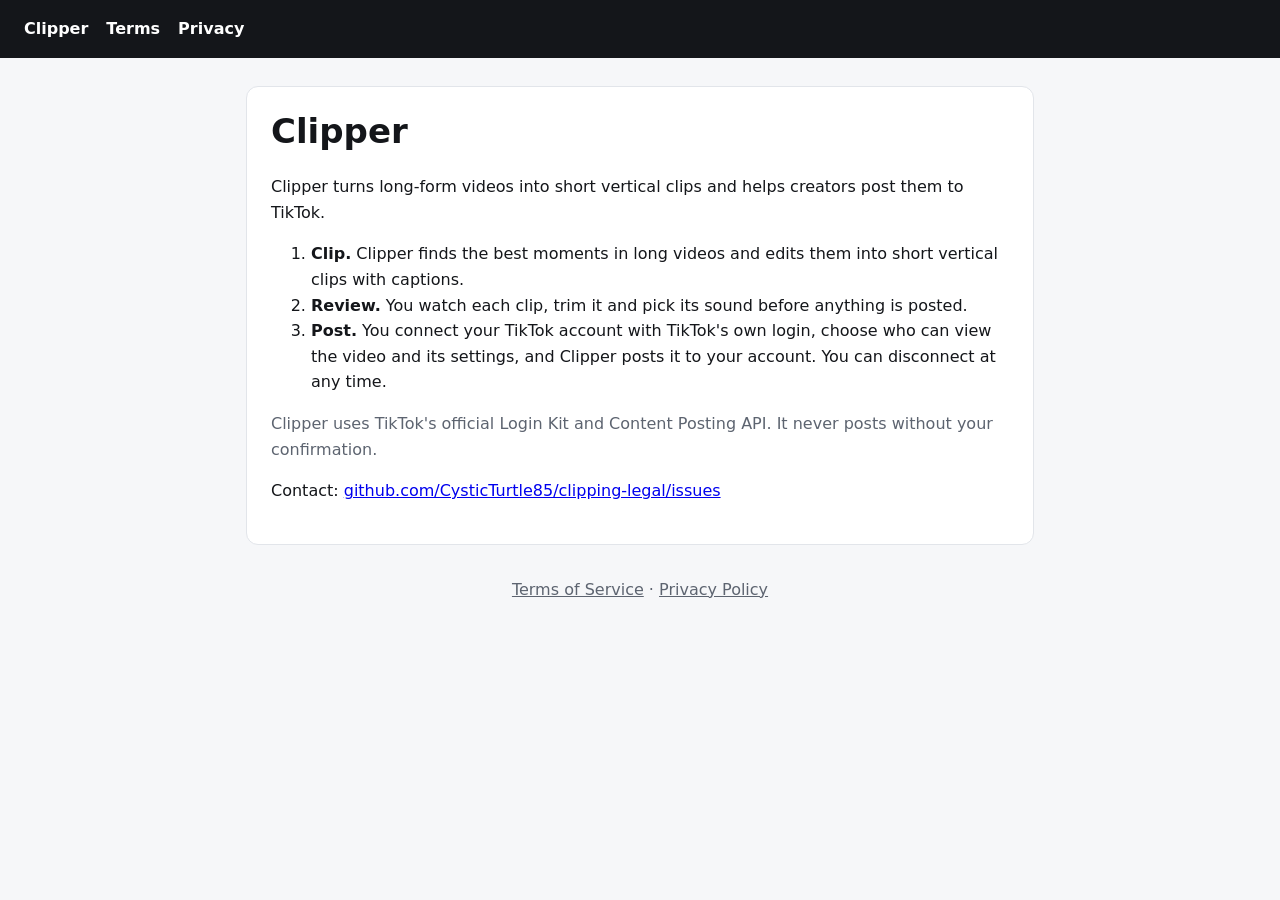
==== index.html @ 0b0b6e47 "Clipper site: home, Terms of Service and Privacy Policy with TikTok connection, token, posting, revo" ====
<!doctype html><html lang="en"><head><meta charset="utf-8"><meta name="viewport" content="width=device-width,initial-scale=1">
<title>Clipper</title><link rel="stylesheet" href="style.css"></head><body>
<header><a href="index.html">Clipper</a><a href="terms.html">Terms</a><a href="privacy.html">Privacy</a></header>
<main><div class="card"><h1>Clipper</h1>
<p>Clipper turns long-form videos into short vertical clips and helps creators post them to TikTok.</p>
<ol><li><b>Clip.</b> Clipper finds the best moments in long videos and edits them into short vertical clips with captions.</li>
<li><b>Review.</b> You watch each clip, trim it and pick its sound before anything is posted.</li>
<li><b>Post.</b> You connect your TikTok account with TikTok's own login, choose who can view the video and its settings, and Clipper posts it to your account. You can disconnect at any time.</li></ol>
<p class="mute">Clipper uses TikTok's official Login Kit and Content Posting API. It never posts without your confirmation.</p>
<p>Contact: <a href="https://github.com/CysticTurtle85/clipping-legal/issues">github.com/CysticTurtle85/clipping-legal/issues</a></p></div></main>
<footer><a href="terms.html">Terms of Service</a> · <a href="privacy.html">Privacy Policy</a></footer></body></html>
---- style.css ----
:root{--bg:#f6f7f9;--card:#fff;--ink:#14161a;--mute:#5d6470;--line:#e2e5ea;--accent:#fe2c55}
*{box-sizing:border-box}body{margin:0;background:var(--bg);color:var(--ink);font:16px/1.6 system-ui,Segoe UI,sans-serif}
header{background:var(--ink);color:#fff;padding:16px 24px}header a{color:#fff;text-decoration:none;font-weight:700;margin-right:18px}
main{max-width:820px;margin:28px auto;padding:0 16px}.card{background:var(--card);border:1px solid var(--line);border-radius:12px;padding:24px;margin-bottom:16px}
h1{margin-top:0;font-size:34px;line-height:1.2}h2{margin-top:28px;font-size:22px;line-height:1.3}.mute{color:var(--mute)}footer{text-align:center;color:var(--mute);margin:32px 0}footer a{color:var(--mute)}
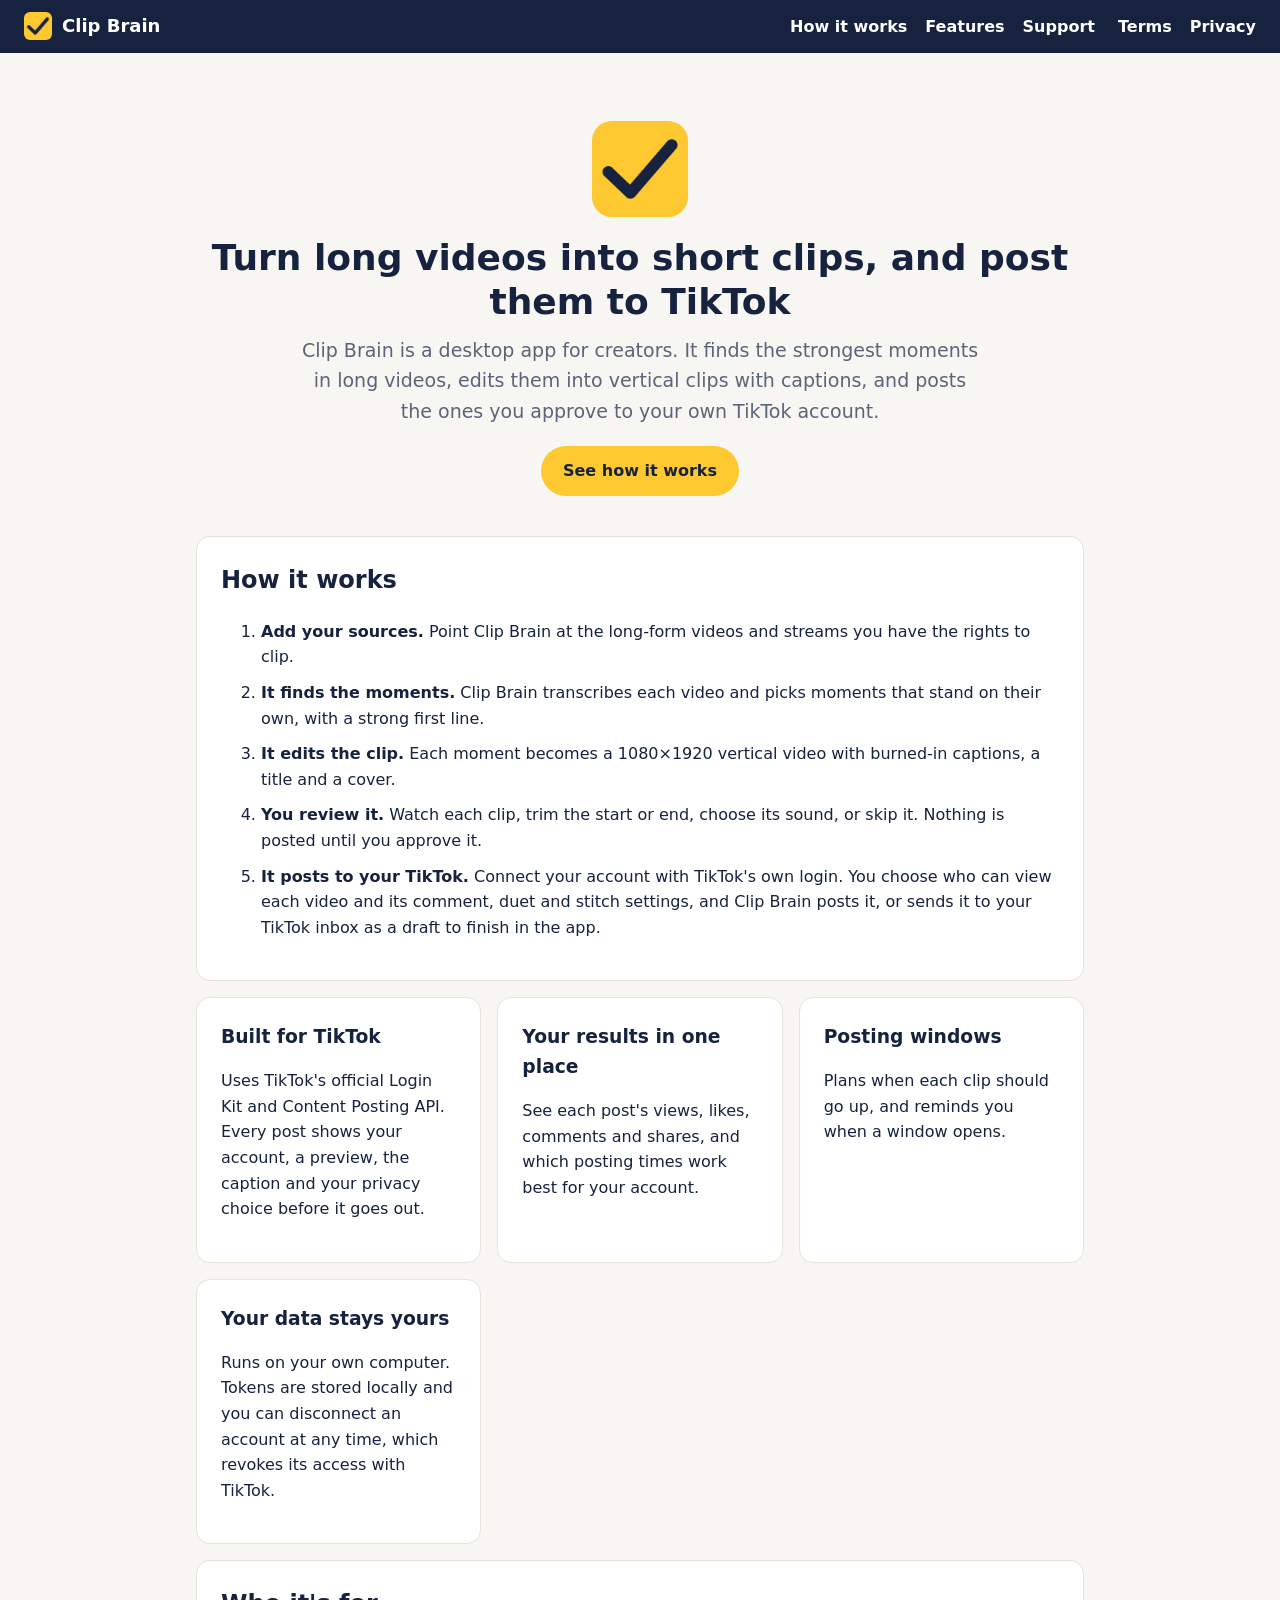
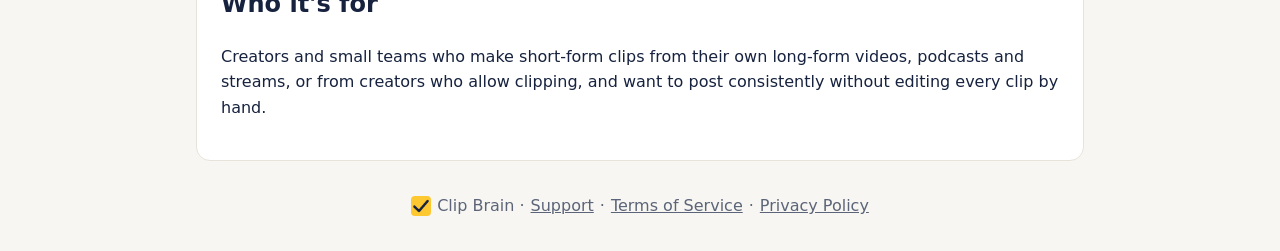
==== commit 87b0523d: "Clip Brain site: full homepage, support page, one brand, and the app icon as the favicon (TikTok rev" ====
--- a/index.html
+++ b/index.html
@@ -1,11 +1,37 @@
 <!doctype html><html lang="en"><head><meta charset="utf-8"><meta name="viewport" content="width=device-width,initial-scale=1">
-<title>Clipper</title><link rel="stylesheet" href="style.css"></head><body>
-<header><a href="index.html">Clipper</a><a href="terms.html">Terms</a><a href="privacy.html">Privacy</a></header>
-<main><div class="card"><h1>Clipper</h1>
-<p>Clipper turns long-form videos into short vertical clips and helps creators post them to TikTok.</p>
-<ol><li><b>Clip.</b> Clipper finds the best moments in long videos and edits them into short vertical clips with captions.</li>
-<li><b>Review.</b> You watch each clip, trim it and pick its sound before anything is posted.</li>
-<li><b>Post.</b> You connect your TikTok account with TikTok's own login, choose who can view the video and its settings, and Clipper posts it to your account. You can disconnect at any time.</li></ol>
-<p class="mute">Clipper uses TikTok's official Login Kit and Content Posting API. It never posts without your confirmation.</p>
-<p>Contact: <a href="https://github.com/CysticTurtle85/clipping-legal/issues">github.com/CysticTurtle85/clipping-legal/issues</a></p></div></main>
-<footer><a href="terms.html">Terms of Service</a> · <a href="privacy.html">Privacy Policy</a></footer></body></html>
+<link rel="icon" href="favicon.ico" sizes="any"><link rel="icon" type="image/png" sizes="32x32" href="favicon-32.png">
+<link rel="apple-touch-icon" href="apple-touch-icon.png"><link rel="stylesheet" href="style.css"><title>Clip Brain: long videos into short clips, posted to TikTok</title></head><body><header><a class="brand" href="index.html"><img src="icon-512.png" alt="" width="28" height="28">Clip Brain</a>
+<nav><a href="index.html#how">How it works</a><a href="index.html#features">Features</a><a href="support.html">Support</a>
+<a href="terms.html">Terms</a><a href="privacy.html">Privacy</a></nav></header><main>
+<section class="hero"><img src="icon-512.png" alt="Clip Brain" width="96" height="96">
+<h1>Turn long videos into short clips, and post them to TikTok</h1>
+<p class="lead">Clip Brain is a desktop app for creators. It finds the strongest moments in long videos, edits them into
+vertical clips with captions, and posts the ones you approve to your own TikTok account.</p>
+<p><a class="button" href="#how">See how it works</a></p></section>
+
+<section id="how" class="card"><h2>How it works</h2><ol class="steps">
+<li><b>Add your sources.</b> Point Clip Brain at the long-form videos and streams you have the rights to clip.</li>
+<li><b>It finds the moments.</b> Clip Brain transcribes each video and picks moments that stand on their own, with a strong
+first line.</li>
+<li><b>It edits the clip.</b> Each moment becomes a 1080×1920 vertical video with burned-in captions, a title and a cover.</li>
+<li><b>You review it.</b> Watch each clip, trim the start or end, choose its sound, or skip it. Nothing is posted until you
+approve it.</li>
+<li><b>It posts to your TikTok.</b> Connect your account with TikTok's own login. You choose who can view each video and its
+comment, duet and stitch settings, and Clip Brain posts it, or sends it to your TikTok inbox as a draft to finish in the
+app.</li></ol></section>
+
+<section id="features" class="grid">
+<div class="card"><h3>Built for TikTok</h3><p>Uses TikTok's official Login Kit and Content Posting API. Every post shows your
+account, a preview, the caption and your privacy choice before it goes out.</p></div>
+<div class="card"><h3>Your results in one place</h3><p>See each post's views, likes, comments and shares, and which posting
+times work best for your account.</p></div>
+<div class="card"><h3>Posting windows</h3><p>Plans when each clip should go up, and reminds you when a window opens.</p></div>
+<div class="card"><h3>Your data stays yours</h3><p>Runs on your own computer. Tokens are stored locally and you can disconnect
+an account at any time, which revokes its access with TikTok.</p></div>
+</section>
+
+<section class="card"><h2>Who it's for</h2><p>Creators and small teams who make short-form clips from their own long-form
+videos, podcasts and streams, or from creators who allow clipping, and want to post consistently without editing every
+clip by hand.</p></section>
+</main><footer><img src="icon-512.png" alt="" width="20" height="20"> Clip Brain · <a href="support.html">Support</a> ·
+<a href="terms.html">Terms of Service</a> · <a href="privacy.html">Privacy Policy</a></footer></body></html>
--- a/style.css
+++ b/style.css
@@ -1,5 +1,14 @@
-:root{--bg:#f6f7f9;--card:#fff;--ink:#14161a;--mute:#5d6470;--line:#e2e5ea;--accent:#fe2c55}
+:root{--bg:#f7f6f2;--card:#fff;--ink:#16223e;--mute:#5b6478;--line:#e6e3da;--accent:#fdc830}
 *{box-sizing:border-box}body{margin:0;background:var(--bg);color:var(--ink);font:16px/1.6 system-ui,Segoe UI,sans-serif}
-header{background:var(--ink);color:#fff;padding:16px 24px}header a{color:#fff;text-decoration:none;font-weight:700;margin-right:18px}
-main{max-width:820px;margin:28px auto;padding:0 16px}.card{background:var(--card);border:1px solid var(--line);border-radius:12px;padding:24px;margin-bottom:16px}
-h1{margin-top:0;font-size:34px;line-height:1.2}h2{margin-top:28px;font-size:22px;line-height:1.3}.mute{color:var(--mute)}footer{text-align:center;color:var(--mute);margin:32px 0}footer a{color:var(--mute)}
+a{color:var(--ink)}header{background:var(--ink);padding:12px 24px;display:flex;flex-wrap:wrap;gap:12px;align-items:center;
+justify-content:space-between}header a{color:#fff;text-decoration:none}.brand{display:flex;align-items:center;gap:10px;
+font-weight:800;font-size:18px}.brand img{border-radius:6px}nav a{margin-left:18px;font-weight:600}
+main{max-width:920px;margin:28px auto;padding:0 16px}.card{background:var(--card);border:1px solid var(--line);
+border-radius:14px;padding:24px;margin-bottom:16px}.hero{text-align:center;padding:40px 8px 24px}.hero img{border-radius:20px}
+h1{margin:12px 0;font-size:36px;line-height:1.2}h2{margin-top:0;font-size:24px}h3{margin:0 0 6px}.lead{font-size:19px;
+color:var(--mute);max-width:680px;margin:0 auto 20px}.button{display:inline-block;background:var(--accent);color:var(--ink);
+padding:12px 22px;border-radius:999px;font-weight:700;text-decoration:none}.steps li{margin-bottom:10px}
+.grid{display:grid;grid-template-columns:repeat(auto-fit,minmax(240px,1fr));gap:16px;margin-bottom:16px}.grid .card{margin:0}
+.mute{color:var(--mute)}footer{display:flex;gap:6px;align-items:center;justify-content:center;color:var(--mute);
+margin:32px 0;flex-wrap:wrap}footer img{border-radius:4px}footer a{color:var(--mute)}
+@media(max-width:600px){h1{font-size:28px}nav a{margin:0 12px 0 0}}
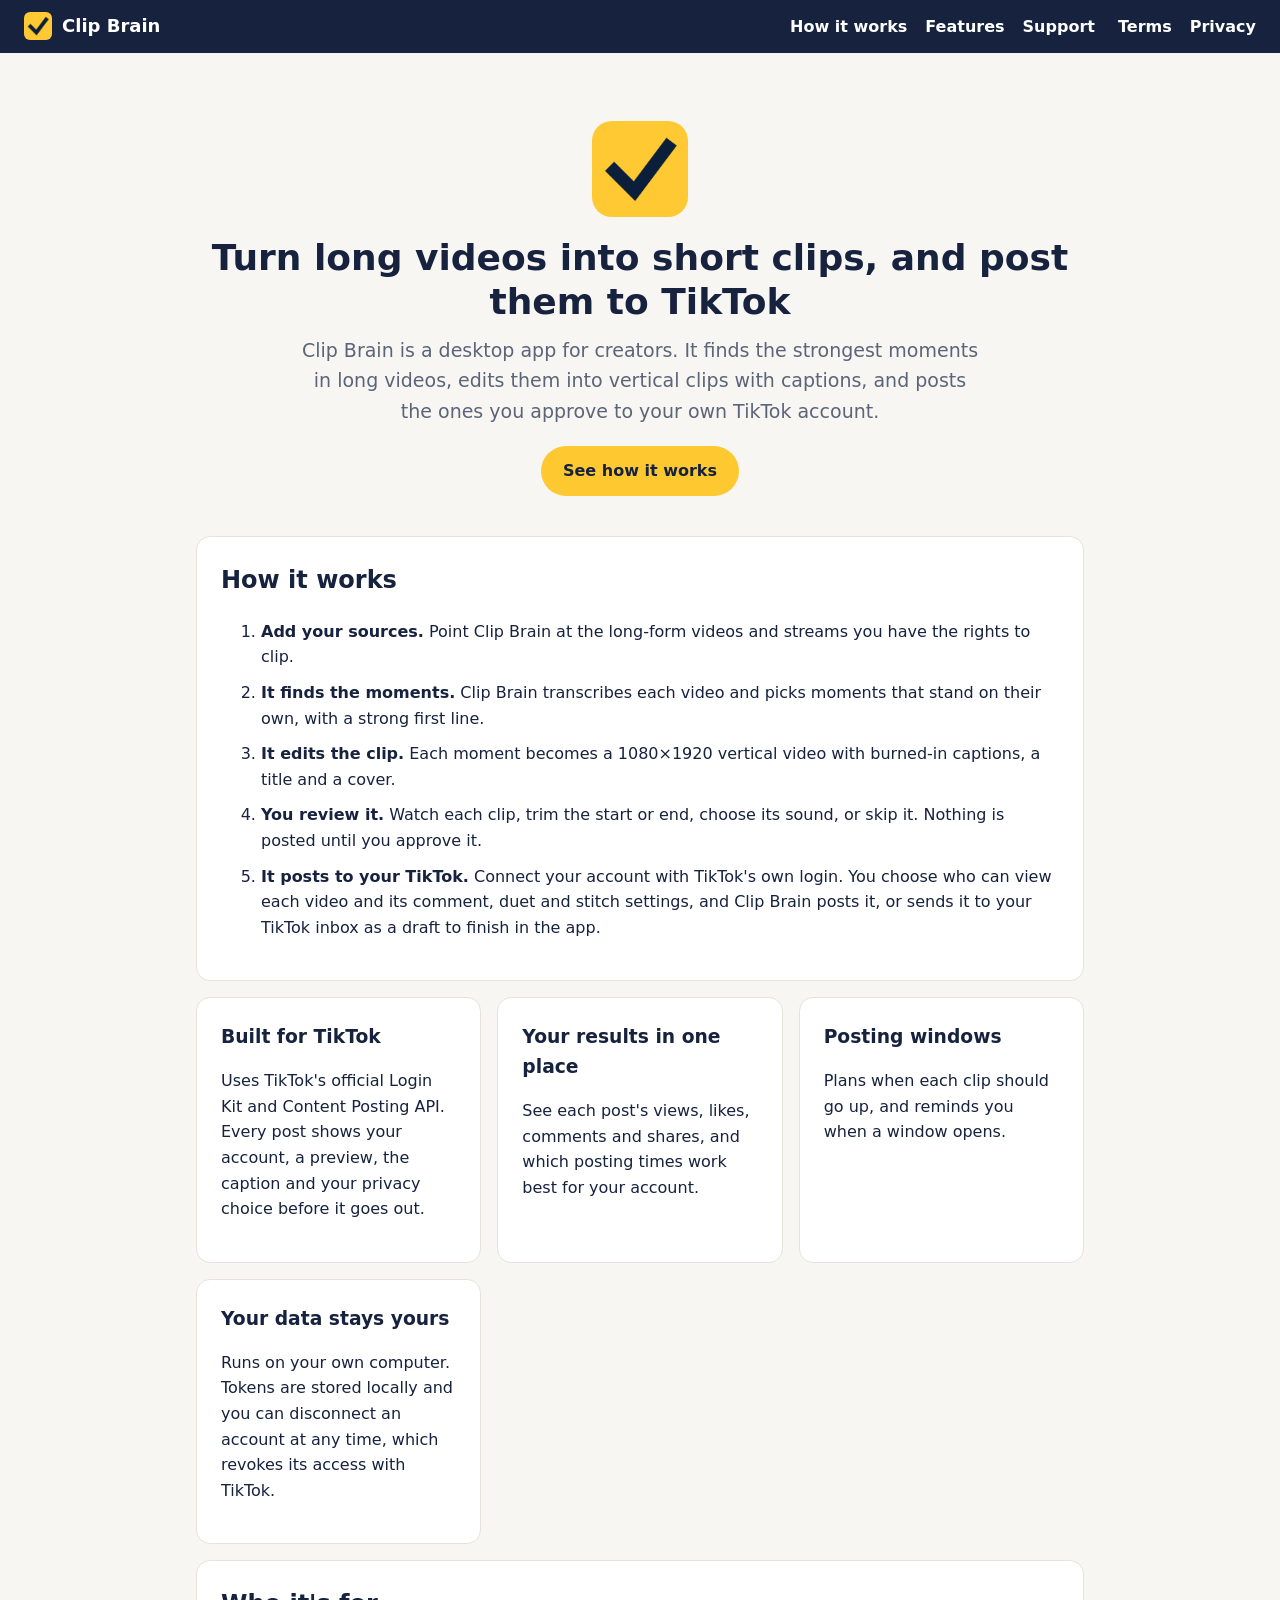
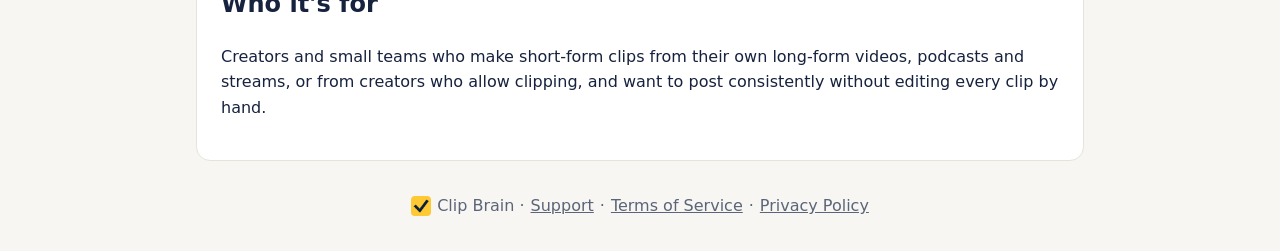
==== commit a2f91e7f: "Use the app's real icon (Scaffold icon.svg) for the favicon and logos Co-Authored-By: Claude Opus 5." ====
--- a/index.html
+++ b/index.html
@@ -1,5 +1,5 @@
 <!doctype html><html lang="en"><head><meta charset="utf-8"><meta name="viewport" content="width=device-width,initial-scale=1">
-<link rel="icon" href="favicon.ico" sizes="any"><link rel="icon" type="image/png" sizes="32x32" href="favicon-32.png">
+<link rel="icon" href="favicon.ico" sizes="any"><link rel="icon" type="image/svg+xml" href="icon.svg"><link rel="icon" type="image/png" sizes="32x32" href="favicon-32.png">
 <link rel="apple-touch-icon" href="apple-touch-icon.png"><link rel="stylesheet" href="style.css"><title>Clip Brain: long videos into short clips, posted to TikTok</title></head><body><header><a class="brand" href="index.html"><img src="icon-512.png" alt="" width="28" height="28">Clip Brain</a>
 <nav><a href="index.html#how">How it works</a><a href="index.html#features">Features</a><a href="support.html">Support</a>
 <a href="terms.html">Terms</a><a href="privacy.html">Privacy</a></nav></header><main>
